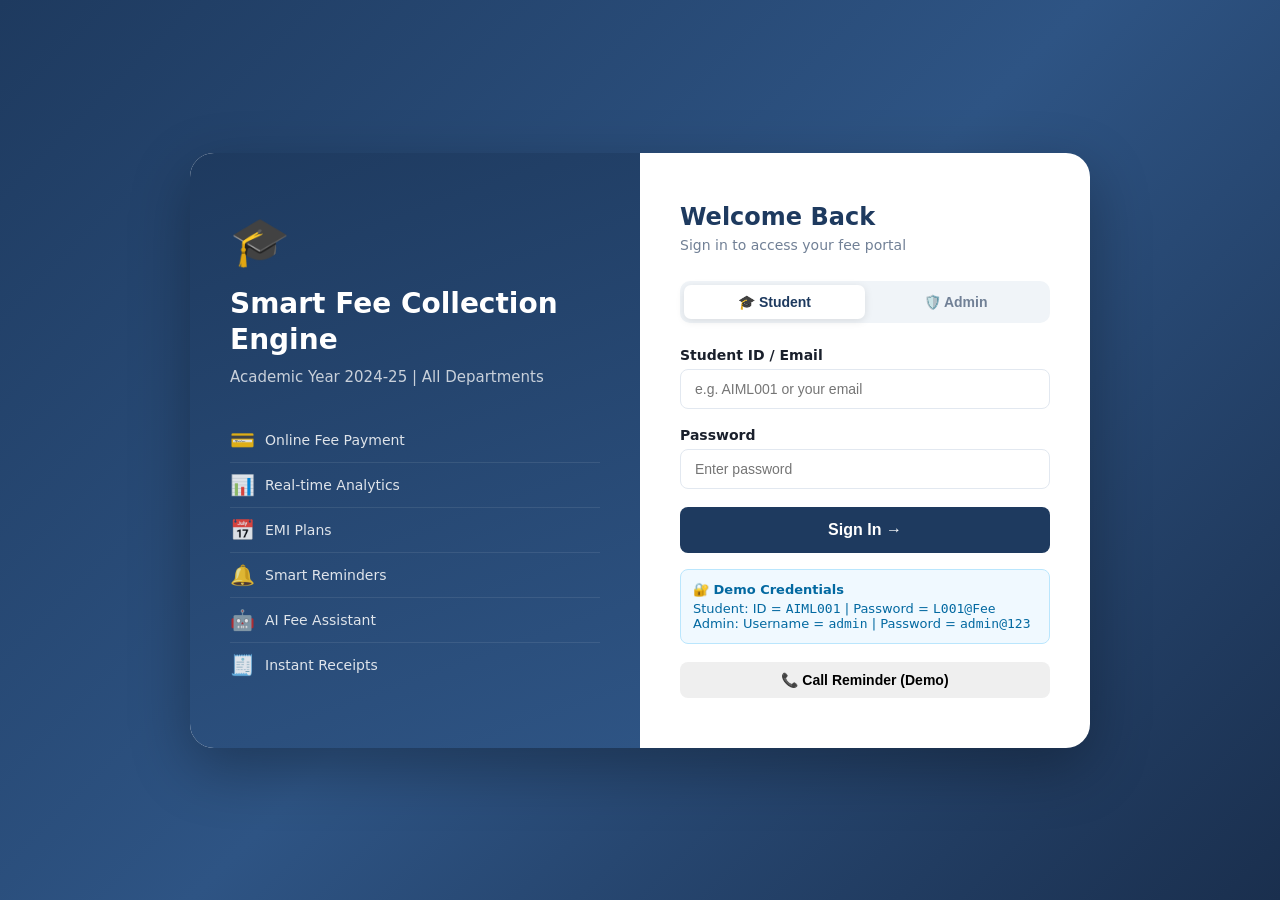
==== frontend/index.html @ 769021b4 "Initial clean commit" ====
<!DOCTYPE html>
<html lang="en">
<head>
<meta charset="UTF-8"><meta name="viewport" content="width=device-width,initial-scale=1">
<title>Smart Fee Collection Engine — Login</title>
<link rel="stylesheet" href="shared/css/common.css">
<style>
body{display:flex;align-items:center;justify-content:center;min-height:100vh;background:linear-gradient(135deg,#1e3a5f 0%,#2e5484 50%,#1a2f4e 100%);}
.login-wrapper{display:flex;background:#fff;border-radius:24px;overflow:hidden;box-shadow:0 20px 60px rgba(0,0,0,0.3);width:900px;max-width:96vw;}
.login-left{flex:1;background:linear-gradient(160deg,#1e3a5f,#2e5484);padding:50px 40px;display:flex;flex-direction:column;justify-content:center;color:#fff;}
.login-left h1{font-size:28px;font-weight:800;margin-bottom:10px;line-height:1.3;}
.login-left p{opacity:0.75;font-size:15px;margin-bottom:32px;}
.feature{display:flex;align-items:center;gap:10px;padding:10px 0;border-bottom:1px solid rgba(255,255,255,0.1);font-size:14px;opacity:0.85;}
.feature:last-child{border-bottom:none;}
.feature-icon{font-size:20px;}
.login-right{flex:1;padding:50px 40px;display:flex;flex-direction:column;justify-content:center;}
.login-right h2{font-size:24px;font-weight:800;color:#1e3a5f;margin-bottom:6px;}
.login-right p{color:#718096;font-size:14px;margin-bottom:28px;}
.tab-group{display:flex;background:#f0f4f8;border-radius:10px;padding:4px;margin-bottom:24px;}
.tab-btn{flex:1;padding:9px;border:none;background:transparent;border-radius:7px;font-size:14px;font-weight:600;cursor:pointer;color:#718096;transition:all 0.2s;}
.tab-btn.active{background:#fff;color:#1e3a5f;box-shadow:0 2px 8px rgba(0,0,0,0.1);}
.demo-info{background:#f0f9ff;border:1px solid #bae6fd;border-radius:8px;padding:12px;font-size:13px;margin-top:16px;color:#0369a1;}
.demo-info strong{display:block;margin-bottom:4px;}
</style>
</head>
<body>
<div class="login-wrapper">
  <div class="login-left">
    <div style="font-size:48px;margin-bottom:16px;">🎓</div>
    <h1>Smart Fee Collection Engine</h1>
    <p>Academic Year 2024-25 | All Departments</p>
    <div class="feature"><span class="feature-icon">💳</span> Online Fee Payment</div>
    <div class="feature"><span class="feature-icon">📊</span> Real-time Analytics</div>
    <div class="feature"><span class="feature-icon">📅</span> EMI Plans</div>
    <div class="feature"><span class="feature-icon">🔔</span> Smart Reminders</div>
    <div class="feature"><span class="feature-icon">🤖</span> AI Fee Assistant</div>
    <div class="feature"><span class="feature-icon">🧾</span> Instant Receipts</div>
  </div>
  <div class="login-right">
    <h2>Welcome Back</h2>
    <p>Sign in to access your fee portal</p>
    <div class="tab-group">
      <button class="tab-btn active" onclick="setRole('student',this)">🎓 Student</button>
      <button class="tab-btn" onclick="setRole('admin',this)">🛡️ Admin</button>
    </div>
    <div id="alertBox"></div>
    <div class="form-group">
      <label class="form-label" id="idLabel">Student ID / Email</label>
      <input class="form-control" id="uid" placeholder="e.g. AIML001 or your email" autocomplete="username">
    </div>
    <div class="form-group">
      <label class="form-label">Password</label>
      <input class="form-control" id="pwd" type="password" placeholder="Enter password" autocomplete="current-password">
    </div>
    <button class="btn btn-primary btn-block btn-lg" onclick="doLogin()" id="loginBtn">Sign In →</button>
    <div class="demo-info">
      <strong>🔐 Demo Credentials</strong>
      Student: ID = <code>AIML001</code> | Password = <code>L001@Fee</code><br>
      Admin: Username = <code>admin</code> | Password = <code>admin@123</code>
    </div>
    <button class="btn btn-warning btn-block" style="margin-top:18px" onclick="triggerCallReminder()">📞 Call Reminder (Demo)</button>
    </div>
  </div>
</div>
<div id="toast"></div>
<script src="shared/js/utils.js"></script>
<script>
async function triggerCallReminder() {
  const phone = prompt('Enter phone number to call (e.g. +911234567890):', '+91');
  if (!phone) return;
  const res = await fetch('http://localhost:5001/admin/send_call_reminder', {
    method: 'POST',
    headers: { 'Content-Type': 'application/json' },
    body: JSON.stringify({ to_phone: phone })
  });
  const data = await res.json();
  if (data.status === 'sent') {
    toast('Call reminder sent! SID: ' + data.sid, 'success');
  } else {
    toast('Failed to send call: ' + (data.msg || 'Unknown error'), 'danger');
  }
}
let currentRole = 'student';
function setRole(role, btn) {
  currentRole = role;
  document.querySelectorAll('.tab-btn').forEach(b=>b.classList.remove('active'));
  btn.classList.add('active');
  document.getElementById('idLabel').textContent = role==='admin' ? 'Username' : 'Student ID / Email';
  document.getElementById('uid').placeholder = role==='admin' ? 'admin' : 'e.g. AIML001';
}
async function doLogin() {
  const uid = document.getElementById('uid').value.trim();
  const pwd = document.getElementById('pwd').value.trim();
  const alertBox = document.getElementById('alertBox');
  const btn = document.getElementById('loginBtn');
  if (!uid || !pwd) { alertBox.innerHTML='<div class="alert alert-warning">Please fill all fields.</div>'; return; }
  btn.textContent='Signing in...'; btn.disabled=true;
  const res = await api('/login', {method:'POST', body:JSON.stringify({role:currentRole, id:uid, password:pwd})});
  btn.textContent='Sign In →'; btn.disabled=false;
  if (!res || res.status==='error') {
    alertBox.innerHTML=`<div class="alert alert-danger">${res?.msg||'Login failed.'}</div>`;
    return;
  }
  localStorage.setItem('role', res.role);
  if (res.role==='student') {
    localStorage.setItem('student_id', res.student_id);
    localStorage.setItem('student_name', res.name);
    window.location.href='student/pages/dashboard.html';
  } else {
    localStorage.setItem('admin_user', res.username);
    window.location.href='admin/pages/dashboard.html';
  }
}
document.getElementById('pwd').addEventListener('keyup', e => { if(e.key==='Enter') doLogin(); });
</script>
</body></html>
---- frontend/shared/css/common.css ----
:root {
  --primary:#1e3a5f; --primary-light:#2e5484; --accent:#f59e0b;
  --success:#10b981; --danger:#ef4444; --warning:#f59e0b; --info:#3b82f6;
  --bg:#f0f4f8; --card:#ffffff; --text:#1a202c; --muted:#718096;
  --border:#e2e8f0; --shadow:0 4px 20px rgba(0,0,0,0.08);
  --shadow-lg:0 10px 40px rgba(0,0,0,0.15);
  --radius:12px; --radius-lg:20px; --font:'Segoe UI',system-ui,sans-serif;
}
*{margin:0;padding:0;box-sizing:border-box;}
body{font-family:var(--font);background:var(--bg);color:var(--text);}
.btn{display:inline-flex;align-items:center;gap:6px;padding:10px 20px;border:none;border-radius:8px;font-size:14px;font-weight:600;cursor:pointer;transition:all 0.2s;text-decoration:none;}
.btn-primary{background:var(--primary);color:#fff;}.btn-primary:hover{background:var(--primary-light);transform:translateY(-1px);}
.btn-accent{background:var(--accent);color:#fff;}.btn-success{background:var(--success);color:#fff;}
.btn-danger{background:var(--danger);color:#fff;}.btn-outline{background:transparent;color:var(--primary);border:2px solid var(--primary);}
.btn-outline:hover{background:var(--primary);color:#fff;}.btn-sm{padding:6px 14px;font-size:13px;}
.btn-lg{padding:14px 28px;font-size:16px;}.btn-block{width:100%;justify-content:center;}
.card{background:var(--card);border-radius:var(--radius);box-shadow:var(--shadow);padding:24px;border:1px solid var(--border);}
.card-title{font-size:18px;font-weight:700;color:var(--primary);margin-bottom:16px;}
.badge{display:inline-block;padding:3px 10px;border-radius:999px;font-size:12px;font-weight:600;text-transform:uppercase;}
.badge-success{background:#d1fae5;color:#065f46;}.badge-danger{background:#fee2e2;color:#991b1b;}
.badge-warning{background:#fef3c7;color:#92400e;}.badge-info{background:#dbeafe;color:#1e40af;}
.badge-muted{background:#f1f5f9;color:#64748b;}
.table{width:100%;border-collapse:collapse;}
.table th{background:var(--primary);color:#fff;padding:12px 16px;text-align:left;font-size:13px;font-weight:600;}
.table td{padding:12px 16px;border-bottom:1px solid var(--border);font-size:14px;}
.table tr:hover td{background:#f8fafc;}
.form-group{margin-bottom:18px;}
.form-label{display:block;font-size:14px;font-weight:600;margin-bottom:6px;}
.form-control{width:100%;padding:11px 14px;border:1.5px solid var(--border);border-radius:8px;font-size:14px;transition:border-color 0.2s;background:#fff;}
.form-control:focus{outline:none;border-color:var(--primary);box-shadow:0 0 0 3px rgba(30,58,95,0.12);}
.alert{padding:14px 18px;border-radius:8px;font-size:14px;margin-bottom:16px;}
.alert-success{background:#d1fae5;color:#065f46;}.alert-danger{background:#fee2e2;color:#991b1b;}
.alert-warning{background:#fef3c7;color:#92400e;}.alert-info{background:#dbeafe;color:#1e40af;}
.spinner{width:36px;height:36px;border:3px solid var(--border);border-top-color:var(--primary);border-radius:50%;animation:spin 0.7s linear infinite;}
@keyframes spin{to{transform:rotate(360deg);}}
.stat-card{background:var(--card);border-radius:var(--radius);padding:20px;box-shadow:var(--shadow);border:1px solid var(--border);display:flex;align-items:center;gap:16px;}
.stat-icon{width:52px;height:52px;border-radius:12px;display:flex;align-items:center;justify-content:center;font-size:24px;flex-shrink:0;}
.stat-icon.blue{background:#dbeafe;}.stat-icon.green{background:#d1fae5;}
.stat-icon.orange{background:#fef3c7;}.stat-icon.red{background:#fee2e2;}.stat-icon.purple{background:#ede9fe;}
.stat-value{font-size:22px;font-weight:800;color:var(--text);}.stat-label{font-size:13px;color:var(--muted);margin-top:2px;}
.sidebar{width:240px;background:var(--primary);color:#fff;height:100vh;position:fixed;top:0;left:0;display:flex;flex-direction:column;z-index:100;}
.sidebar-logo{padding:24px 20px;border-bottom:1px solid rgba(255,255,255,0.1);}
.sidebar-logo h2{font-size:17px;font-weight:800;color:#fff;line-height:1.3;}
.sidebar-logo span{font-size:11px;opacity:0.65;}
.sidebar-nav{padding:12px 0;flex:1;overflow-y:auto;}
.nav-item{display:flex;align-items:center;gap:12px;padding:12px 20px;color:rgba(255,255,255,0.8);text-decoration:none;font-size:14px;font-weight:500;transition:all 0.2s;cursor:pointer;border:none;background:none;width:100%;}
.nav-item:hover,.nav-item.active{background:rgba(255,255,255,0.15);color:#fff;}
.nav-icon{font-size:18px;}.sidebar-bottom{padding:16px;border-top:1px solid rgba(255,255,255,0.1);}
.main-content{margin-left:240px;min-height:100vh;}
.topbar{background:#fff;border-bottom:1px solid var(--border);padding:16px 32px;display:flex;align-items:center;justify-content:space-between;}
.topbar-title{font-size:22px;font-weight:700;color:var(--primary);}
.page-content{padding:28px 32px;}
.grid-2{display:grid;grid-template-columns:1fr 1fr;gap:20px;}
.grid-3{display:grid;grid-template-columns:repeat(3,1fr);gap:20px;}
.grid-4{display:grid;grid-template-columns:repeat(4,1fr);gap:20px;}
.grid-5{display:grid;grid-template-columns:repeat(5,1fr);gap:20px;}
.progress{background:#e2e8f0;border-radius:999px;height:8px;overflow:hidden;}
.progress-bar{height:100%;border-radius:999px;transition:width 0.5s;}
.progress-bar.green{background:var(--success);}.progress-bar.orange{background:var(--warning);}.progress-bar.red{background:var(--danger);}
.modal-overlay{display:none;position:fixed;inset:0;background:rgba(0,0,0,0.5);z-index:1000;align-items:center;justify-content:center;backdrop-filter:blur(2px);}
.modal-overlay.open{display:flex;}
.modal{background:#fff;border-radius:var(--radius-lg);padding:32px;width:90%;max-width:480px;box-shadow:var(--shadow-lg);animation:modalIn 0.25s ease;}
@keyframes modalIn{from{transform:scale(0.9);opacity:0;}to{transform:scale(1);opacity:1;}}
.modal-header{display:flex;justify-content:space-between;align-items:center;margin-bottom:20px;}
.modal-title{font-size:20px;font-weight:700;color:var(--primary);}
.modal-close{background:none;border:none;font-size:22px;cursor:pointer;color:var(--muted);}
#toast{position:fixed;bottom:24px;right:24px;z-index:9999;display:flex;flex-direction:column;gap:8px;}
.toast-msg{background:#1a202c;color:#fff;padding:12px 20px;border-radius:10px;font-size:14px;animation:toastIn 0.3s ease;}
@keyframes toastIn{from{transform:translateY(20px);opacity:0;}to{transform:translateY(0);opacity:1;}}
@media(max-width:768px){.sidebar{transform:translateX(-100%);transition:transform 0.3s;}.sidebar.open{transform:translateX(0);}.main-content{margin-left:0;}.grid-2,.grid-3,.grid-4,.grid-5{grid-template-columns:1fr;}}
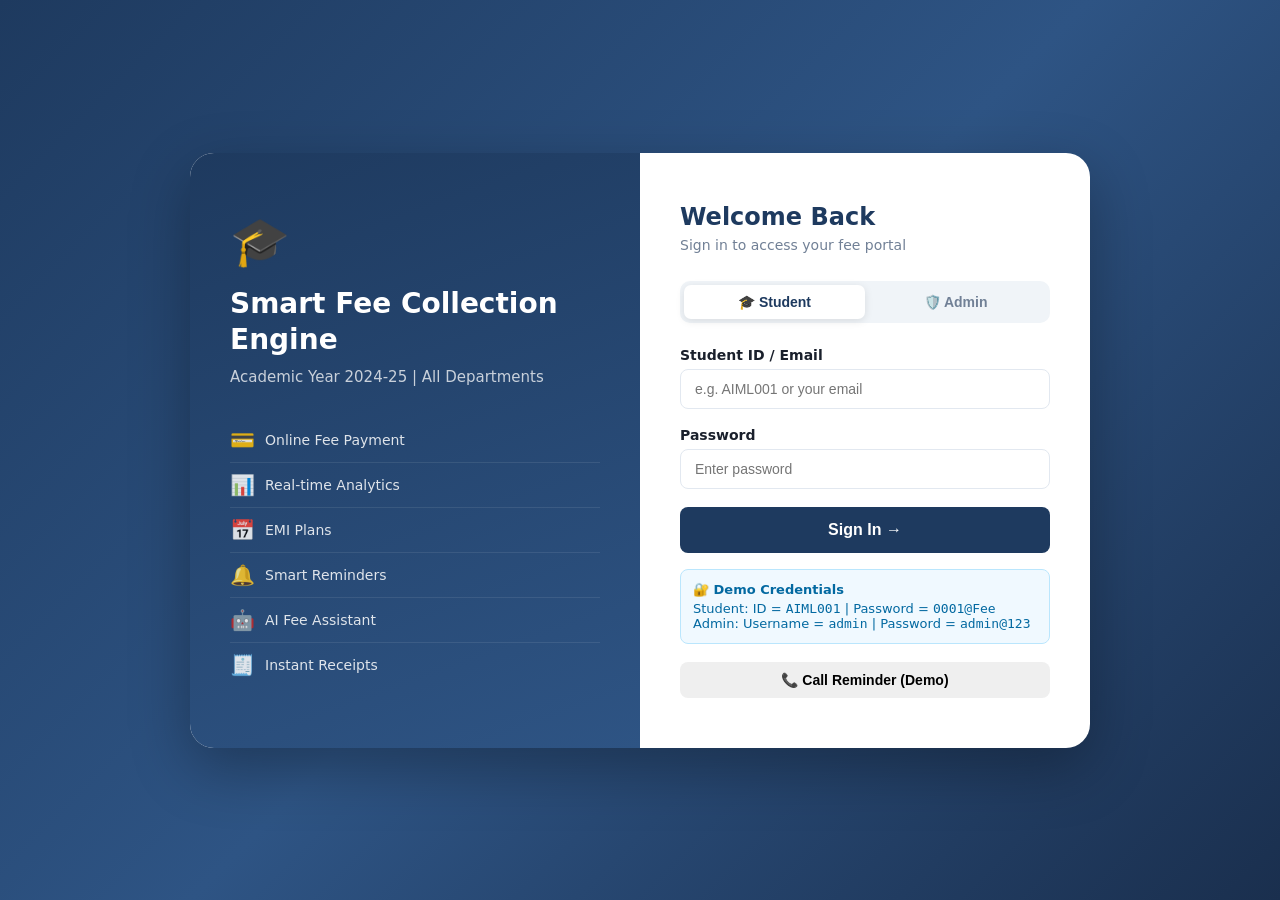
==== commit 4ff20cf8: "Fix student login password verification" ====
--- a/frontend/index.html
+++ b/frontend/index.html
@@ -55,11 +55,10 @@
     <button class="btn btn-primary btn-block btn-lg" onclick="doLogin()" id="loginBtn">Sign In →</button>
     <div class="demo-info">
       <strong>🔐 Demo Credentials</strong>
-      Student: ID = <code>AIML001</code> | Password = <code>L001@Fee</code><br>
+      Student: ID = <code>AIML001</code> | Password = <code>0001@Fee</code><br>
       Admin: Username = <code>admin</code> | Password = <code>admin@123</code>
     </div>
     <button class="btn btn-warning btn-block" style="margin-top:18px" onclick="triggerCallReminder()">📞 Call Reminder (Demo)</button>
-    </div>
   </div>
 </div>
 <div id="toast"></div>
@@ -68,18 +67,23 @@
 async function triggerCallReminder() {
   const phone = prompt('Enter phone number to call (e.g. +911234567890):', '+91');
   if (!phone) return;
-  const res = await fetch('http://localhost:5001/admin/send_call_reminder', {
-    method: 'POST',
-    headers: { 'Content-Type': 'application/json' },
-    body: JSON.stringify({ to_phone: phone })
-  });
-  const data = await res.json();
-  if (data.status === 'sent') {
-    toast('Call reminder sent! SID: ' + data.sid, 'success');
-  } else {
-    toast('Failed to send call: ' + (data.msg || 'Unknown error'), 'danger');
+  try {
+    const res = await fetch('/admin/send_call_reminder', {
+      method: 'POST',
+      headers: { 'Content-Type': 'application/json' },
+      body: JSON.stringify({ to_phone: phone })
+    });
+    const data = await res.json();
+    if (data.status === 'sent') {
+      toast('Call reminder sent! SID: ' + data.sid, 'success');
+    } else {
+      toast('Failed to send call: ' + (data.msg || 'Unknown error'), 'danger');
+    }
+  } catch (err) {
+    toast('Network error connecting to backend.', 'danger');
   }
 }
+
 let currentRole = 'student';
 function setRole(role, btn) {
   currentRole = role;
@@ -93,24 +97,54 @@
   const pwd = document.getElementById('pwd').value.trim();
   const alertBox = document.getElementById('alertBox');
   const btn = document.getElementById('loginBtn');
-  if (!uid || !pwd) { alertBox.innerHTML='<div class="alert alert-warning">Please fill all fields.</div>'; return; }
-  btn.textContent='Signing in...'; btn.disabled=true;
-  const res = await api('/login', {method:'POST', body:JSON.stringify({role:currentRole, id:uid, password:pwd})});
-  btn.textContent='Sign In →'; btn.disabled=false;
-  if (!res || res.status==='error') {
-    alertBox.innerHTML=`<div class="alert alert-danger">${res?.msg||'Login failed.'}</div>`;
-    return;
+  
+  if (!uid || !pwd) { 
+    alertBox.innerHTML = '<div class="alert alert-warning">Please fill all fields.</div>'; 
+    return; 
   }
-  localStorage.setItem('role', res.role);
-  if (res.role==='student') {
-    localStorage.setItem('student_id', res.student_id);
-    localStorage.setItem('student_name', res.name);
-    window.location.href='student/pages/dashboard.html';
-  } else {
-    localStorage.setItem('admin_user', res.username);
-    window.location.href='admin/pages/dashboard.html';
+  
+  btn.textContent = 'Signing in...'; 
+  btn.disabled = true;
+  
+  try {
+    const response = await fetch('/login', {
+      method: 'POST',
+      headers: { 'Content-Type': 'application/json' },
+      body: JSON.stringify({
+        role: currentRole,
+        username: uid,
+        password: pwd
+      })
+    });
+    const res = await response.json();
+    
+    btn.textContent = 'Sign In →'; 
+    btn.disabled = false;
+    
+    if (!response.ok || !res || res.status === 'error') {
+      alertBox.innerHTML = `<div class="alert alert-danger">${res?.msg || res?.message || 'Login failed. Check credentials.'}</div>`;
+      return;
+    }
+    
+    localStorage.setItem('role', res.role);
+    if (res.role === 'student') {
+      localStorage.setItem('student_id', res.student_id);
+      localStorage.setItem('student_name', res.name);
+      // Fix: Absolute path from root
+      window.location.href = '/student/pages/dashboard.html';
+    } else {
+      localStorage.setItem('admin_user', res.username);
+      // Fix: Absolute path from root
+      window.location.href = '/admin/pages/dashboard.html';
+    }
+  } catch(err) {
+    btn.textContent = 'Sign In →'; 
+    btn.disabled = false;
+    alertBox.innerHTML = '<div class="alert alert-danger">Failed to connect to backend server.</div>';
   }
 }
+
 document.getElementById('pwd').addEventListener('keyup', e => { if(e.key==='Enter') doLogin(); });
 </script>
-</body></html>
+</body>
+</html>
